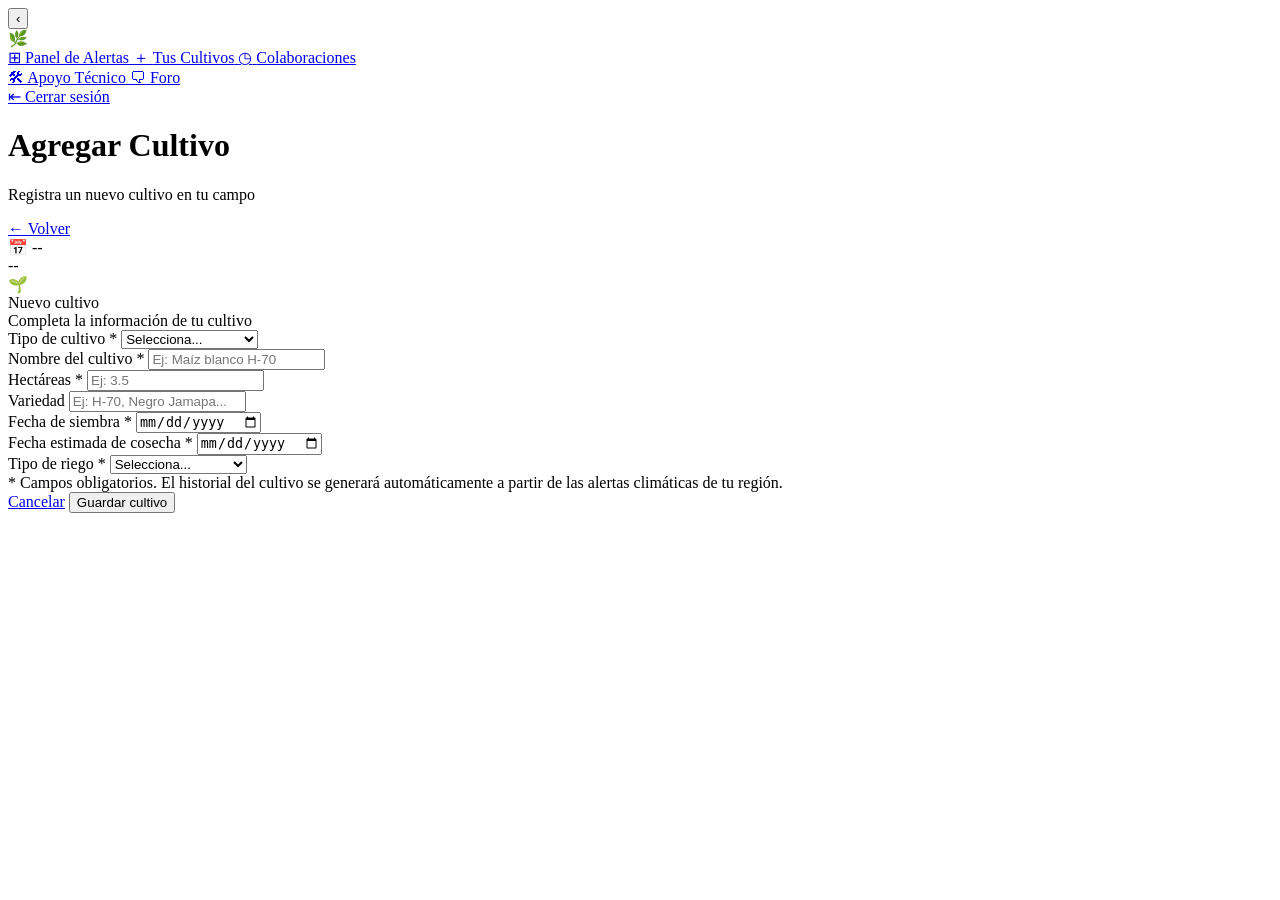
==== pages/agregar_cultivo.html @ 93009307 "Add files via upload" ====
<!DOCTYPE html>
<html lang="es">
<head>
  <meta charset="UTF-8" />
  <meta name="viewport" content="width=device-width, initial-scale=1.0"/>
  <title>AgroAlerta — Agregar Cultivo</title>

  <link rel="preconnect" href="https://fonts.googleapis.com">
  <link href="https://fonts.googleapis.com/css2?family=DM+Sans:wght@300;400;500;600&family=Playfair+Display:wght@600&display=swap" rel="stylesheet">

  <link rel="stylesheet" href="../css/styles.css">
  <link rel="stylesheet" href="../css/cultivos.css">
</head>
<body>

  <aside class="sidebar" id="sidebar">
    <button class="sidebar-toggle" id="sidebarToggle">
        <span class="toggle-arrow">‹</span>
    </button>
    <div class="sidebar-logo">
      <img
        class="logo-img"
        src="../assets/images/logo.png"
        alt="AgroAlerta logo"
        onerror="this.style.display='none'; this.nextElementSibling.style.display='flex';"
      />
      <div class="logo-icon-fallback" style="display:none;">🌿</div>
    </div>
    <nav class="nav">
      <a href="panel_alerta.html" data-label="Panel de Alertas">
        <span class="nav-icon">⊞</span> <span class="nav-label">Panel de Alertas</span>
      </a>
      <a href="tus_cultivos.html" class="active" data-label="Tus Cultivos">
        <span class="nav-icon">＋</span> <span class="nav-label">Tus Cultivos</span>
      </a>
      <a href="colaboraciones.html" data-label="Colaboraciones">
        <span class="nav-icon">◷</span> <span class="nav-label">Colaboraciones</span>
      </a>
      <div class="nav-divider"></div>
      <a href="support.html" data-label="Apoyo Técnico">
        <span class="nav-icon">🛠</span> <span class="nav-label">Apoyo Técnico</span>
      </a>
      <a href="foro.html" data-label="Foro">
        <span class="nav-icon">🗨</span> <span class="nav-label">Foro</span>
      </a>
    </nav>
    <div class="sidebar-bottom">
      <a href="../index.html" id="btnLogout" data-label="Cerrar sesión">
        <span class="nav-icon">⇤</span> <span class="nav-label">Cerrar sesión</span>
      </a>
    </div>
  </aside>

  <div class="main">

    <div class="topbar">
      <div>
        <h1 class="page-title">Agregar Cultivo</h1>
        <p class="page-sub">Registra un nuevo cultivo en tu campo</p>
      </div>
      <div class="topbar-right">
        <a href="tus_cultivos.html" class="btn-volver">← Volver</a>
        <div class="topbar-date" id="todayDate">📅 --</div>
        <div class="avatar">--</div>
      </div>
    </div>

    <div class="content content-form">
      <div class="agregar-card">
        
        <div class="agregar-header">
          <div class="agregar-icon-wrap">🌱</div>
          <div>
            <div class="agregar-titulo">Nuevo cultivo</div>
            <div class="agregar-subtitulo">Completa la información de tu cultivo</div>
          </div>
        </div>

        <div id="cultivoMsg"></div>

        <form id="formAgregarCultivo" class="agregar-form">
          <div class="form-row">
            <div class="form-group">
              <label for="tipoCultivo">Tipo de cultivo <span class="req">*</span></label>
              <select id="tipoCultivo" required>
                <option value="">Selecciona...</option>
                <option value="maiz">🌽 Maíz</option>
                <option value="frijol">🫘 Frijol</option>
                <option value="chile">🌶️ Chile</option>
                <option value="flores">🌸 Flores</option>
                <option value="agave">🌵 Agave</option>
                <option value="cafe">☕ Café</option>
                <option value="papa">🥔 Papa</option>
                <option value="cana">🎋 Caña de azúcar</option>
                <option value="trigo">🌾 Trigo</option>
                <option value="sorgo">🌾 Sorgo</option>
                <option value="nopal">🪴 Nopal</option>
                <option value="jitomate">🍅 Jitomate</option>
                <option value="hortalizas">🥬 Hortalizas</option>
                <option value="fresa">🍓 Fresa</option>
                <option value="otro">🌱 Otro</option>
              </select>
            </div>
            <div class="form-group">
              <label for="nombreCultivo">Nombre del cultivo <span class="req">*</span></label>
              <input type="text" id="nombreCultivo" placeholder="Ej: Maíz blanco H-70" required />
            </div>
          </div>

          <div class="form-row">
            <div class="form-group">
              <label for="hectareas">Hectáreas <span class="req">*</span></label>
              <input type="number" id="hectareas" placeholder="Ej: 3.5" min="0.1" step="0.1" required />
            </div>
            <div class="form-group">
              <label for="variedad">Variedad</label>
              <input type="text" id="variedad" placeholder="Ej: H-70, Negro Jamapa..." />
            </div>
          </div>

          <div class="form-row">
            <div class="form-group">
              <label for="fechaSiembra">Fecha de siembra <span class="req">*</span></label>
              <input type="date" id="fechaSiembra" required />
            </div>
            <div class="form-group">
              <label for="fechaCosecha">Fecha estimada de cosecha <span class="req">*</span></label>
              <input type="date" id="fechaCosecha" required />
            </div>
          </div>

          <div class="form-row form-row-single">
            <div class="form-group">
              <label for="tipoRiego">Tipo de riego <span class="req">*</span></label>
              <select id="tipoRiego" required>
                <option value="">Selecciona...</option>
                <option value="temporal">🌧 Temporal (lluvia)</option>
                <option value="goteo">💧 Goteo</option>
                <option value="aspersion">🚿 Aspersión</option>
                <option value="gravedad">🏞 Gravedad</option>
              </select>
            </div>
          </div>

          <div class="form-note">
            <span>*</span> Campos obligatorios. El historial del cultivo se generará automáticamente a partir de las alertas climáticas de tu región.
          </div>

          <div class="agregar-actions">
            <a href="tus_cultivos.html" class="btn-cancelar">Cancelar</a>
            <button type="submit" class="btn-guardar">Guardar cultivo</button>
          </div>
        </form>
      </div>
    </div>
  </div>

  <script src="../js/mis_cultivos.js"></script>
</body>
</html>
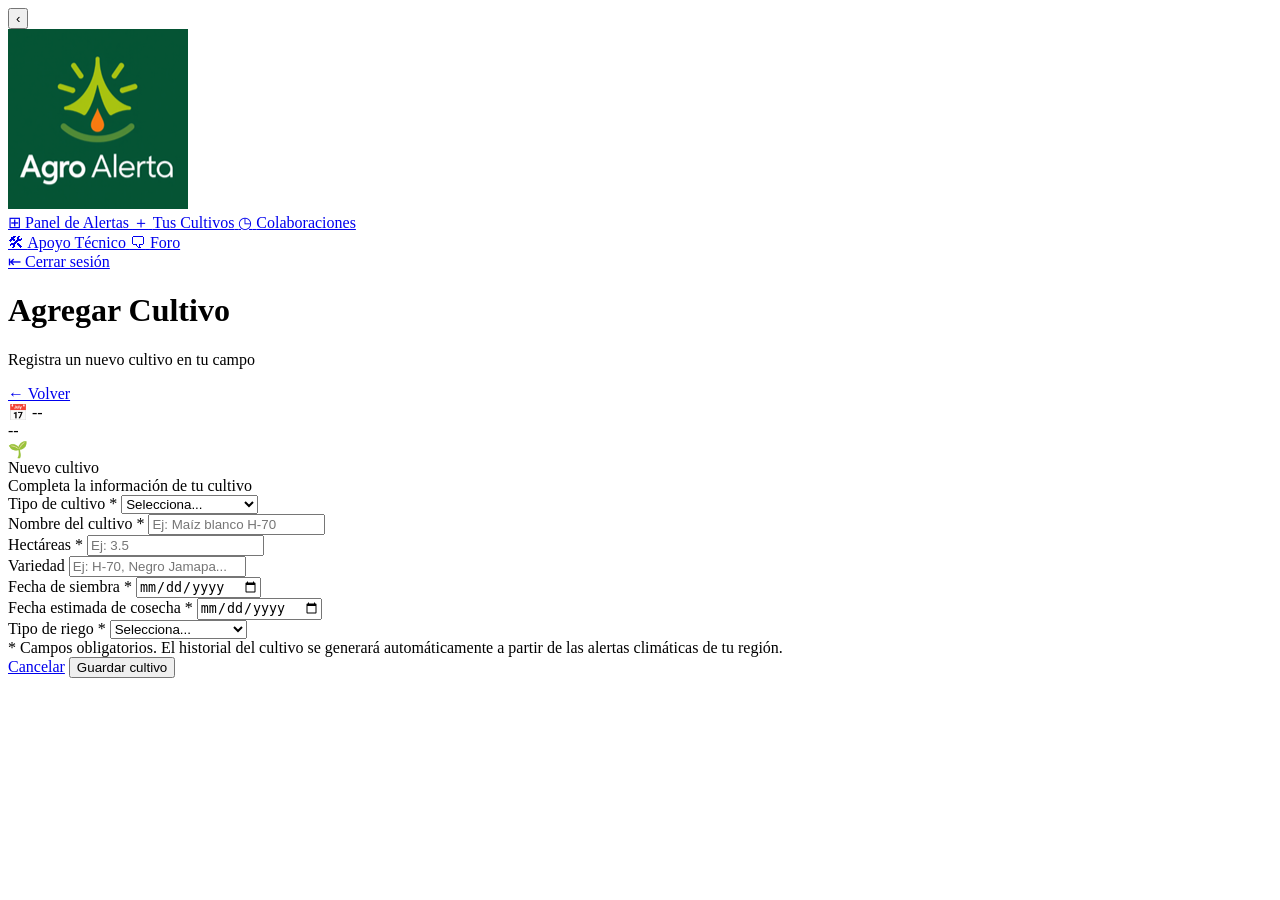
==== commit 30aec1f7: "Fix CSS file paths in agregar_cultivo.html Updated paths for CSS files in the agregar_cultivo.html." ====
--- a/pages/agregar_cultivo.html
+++ b/pages/agregar_cultivo.html
@@ -8,8 +8,8 @@
   <link rel="preconnect" href="https://fonts.googleapis.com">
   <link href="https://fonts.googleapis.com/css2?family=DM+Sans:wght@300;400;500;600&family=Playfair+Display:wght@600&display=swap" rel="stylesheet">
 
-  <link rel="stylesheet" href="../css/styles.css">
-  <link rel="stylesheet" href="../css/cultivos.css">
+  <link rel="stylesheet" href="css/styles.css">
+  <link rel="stylesheet" href="css/cultivos.css">
 </head>
 <body>
 
@@ -45,7 +45,7 @@
       </a>
     </nav>
     <div class="sidebar-bottom">
-      <a href="../index.html" id="btnLogout" data-label="Cerrar sesión">
+      <a href="index.html" id="btnLogout" data-label="Cerrar sesión">
         <span class="nav-icon">⇤</span> <span class="nav-label">Cerrar sesión</span>
       </a>
     </div>
@@ -155,6 +155,6 @@
     </div>
   </div>
 
-  <script src="../js/mis_cultivos.js"></script>
+  <script src="js/mis_cultivos.js"></script>
 </body>
-</html>+</html>
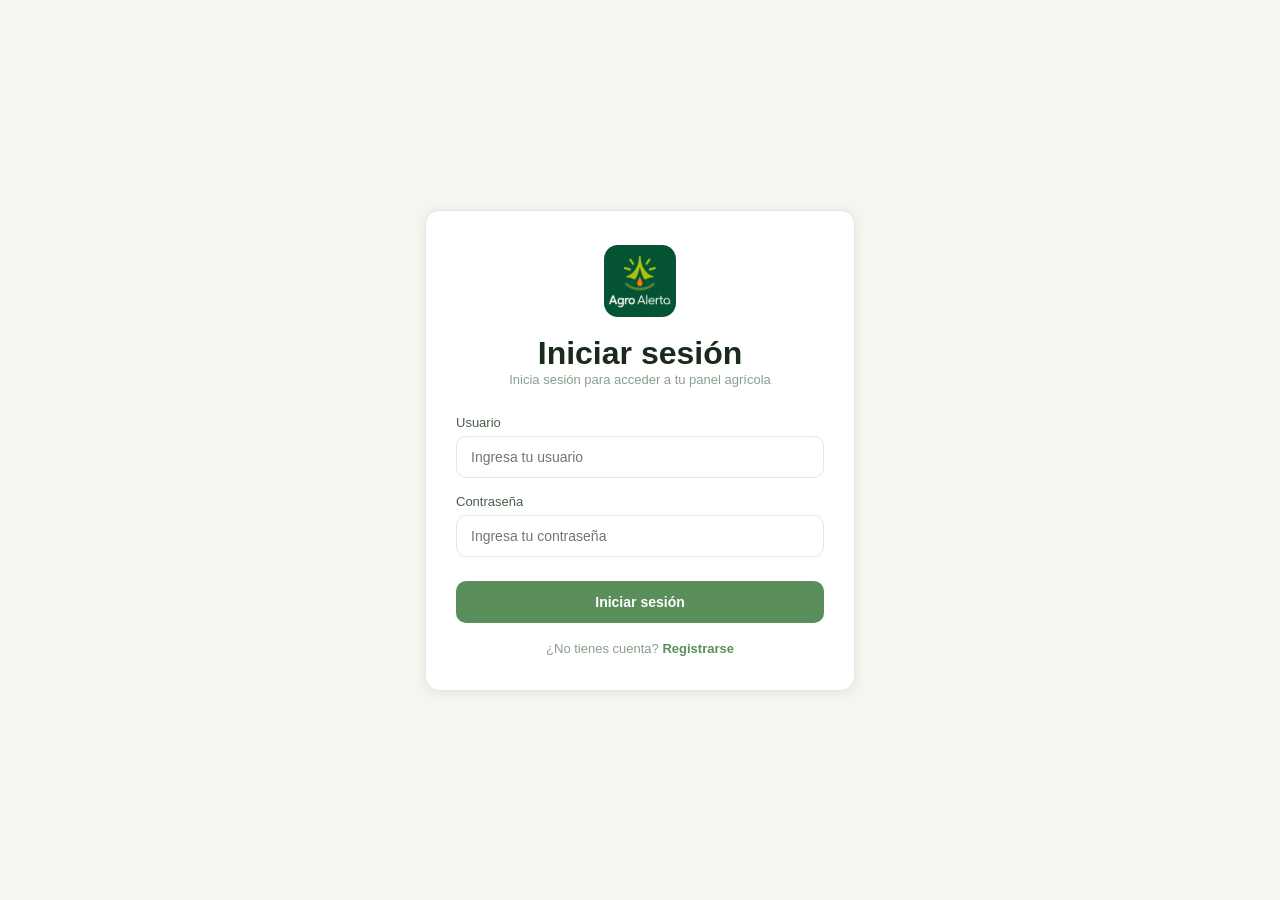
==== commit d1a65b67: "Add files via upload" ====
--- a/pages/agregar_cultivo.html
+++ b/pages/agregar_cultivo.html
@@ -8,8 +8,8 @@
   <link rel="preconnect" href="https://fonts.googleapis.com">
   <link href="https://fonts.googleapis.com/css2?family=DM+Sans:wght@300;400;500;600&family=Playfair+Display:wght@600&display=swap" rel="stylesheet">
 
-  <link rel="stylesheet" href="css/styles.css">
-  <link rel="stylesheet" href="css/cultivos.css">
+  <link rel="stylesheet" href="../css/styles.css">
+  <link rel="stylesheet" href="../css/cultivos.css">
 </head>
 <body>
 
@@ -45,7 +45,7 @@
       </a>
     </nav>
     <div class="sidebar-bottom">
-      <a href="index.html" id="btnLogout" data-label="Cerrar sesión">
+      <a href="../index.html" id="btnLogout" data-label="Cerrar sesión">
         <span class="nav-icon">⇤</span> <span class="nav-label">Cerrar sesión</span>
       </a>
     </div>
@@ -155,6 +155,6 @@
     </div>
   </div>
 
-  <script src="js/mis_cultivos.js"></script>
+  <script src="../js/mis_cultivos.js"></script>
 </body>
-</html>
+</html>
--- a/css/styles.css
+++ b/css/styles.css
@@ -0,0 +1,360 @@
+/* ============================================================
+   styles.css — AgroAlerta · Estilos globales
+   Sidebar, topbar, navegación y utilidades compartidas
+   ============================================================ */
+
+/* ─── Variables globales ─── */
+:root {
+  --sidebar-bg:     #1e2d1f;
+  --sidebar-hover:  #2e4530;
+  --sidebar-active: #3a5c3c;
+  --accent-green:   #5a8f5c;
+  --accent-light:   #9dc49e;
+
+  --bg:       #f4f6f0;
+  --surface:  #ffffff;
+  --border:   #e2e8df;
+
+  --text-dark:  #1a2b1b;
+  --text-mid:   #4a5e4b;
+  --text-light: #8a9e8b;
+
+  --orange: #e07b39;
+  --blue:   #4a90b8;
+  --green:  #4caf7d;
+  --olive:  #8a9e3a;
+
+  --radius: 14px;
+  --shadow: 0 2px 12px rgba(30, 45, 31, .08);
+}
+
+/* ─── Reset ─── */
+*, *::before, *::after {
+  box-sizing: border-box;
+  margin: 0;
+  padding: 0;
+}
+
+body {
+  font-family: 'DM Sans', sans-serif;
+  background: var(--bg);
+  color: var(--text-dark);
+  display: flex;
+  height: 100vh;
+  overflow: hidden;
+}
+
+/* ─── Sidebar ─── */
+.sidebar {
+  width: 220px;
+  min-width: 220px;
+  background: var(--sidebar-bg);
+  display: flex;
+  flex-direction: column;
+  position: relative;
+  overflow: visible;         /* visible para que el botón sobresalga */
+  transition: width .3s ease, min-width .3s ease;
+}
+
+.sidebar.collapsed {
+  width: 64px;
+  min-width: 64px;
+}
+
+/* Efecto decorativo de fondo */
+.sidebar::before {
+  content: '';
+  position: absolute;
+  top: -80px;
+  right: -80px;
+  width: 200px;
+  height: 200px;
+  border-radius: 50%;
+  background: radial-gradient(circle, rgba(90,143,92,.18) 0%, transparent 70%);
+  pointer-events: none;
+}
+
+/* ─── Botón toggle ─── */
+.sidebar-toggle {
+  position: absolute;
+  top: 18px;
+  right: -11px;
+  width: 22px;
+  height: 22px;
+  background: var(--accent-green);
+  border: 2px solid var(--sidebar-bg);
+  border-radius: 50%;
+  cursor: pointer;
+  display: flex;
+  align-items: center;
+  justify-content: center;
+  color: #fff;
+  z-index: 20;
+  user-select: none;
+  transition: background .18s;  /* el botón NO rota, solo cambia color */
+}
+
+.sidebar-toggle:hover { background: var(--accent-light); }
+
+/* Solo la flecha interna rota */
+.toggle-arrow {
+  display: flex;
+  align-items: center;
+  justify-content: center;
+  font-size: 14px;
+  line-height: 1;
+  transition: transform .3s ease;
+  transform: rotate(0deg);
+}
+
+.sidebar.collapsed .toggle-arrow {
+  transform: rotate(180deg);
+}
+
+/* ─── Ocultar textos al colapsar ─── */
+.sidebar.collapsed .logo-text,
+.sidebar.collapsed .logo-sub,
+.sidebar.collapsed .nav a .nav-label,
+.sidebar.collapsed .sidebar-bottom a .nav-label {
+  display: none;
+}
+
+/* ─── Ajustes de layout al colapsar ─── */
+.sidebar.collapsed .nav             { padding: 18px 8px; overflow: hidden; }
+.sidebar.collapsed .sidebar-bottom  { padding: 14px 8px 22px; }
+.sidebar.collapsed .sidebar-logo    { padding: 20px 8px; }
+.sidebar.collapsed .nav-divider     { margin: 8px 4px; }
+
+.sidebar.collapsed .nav a,
+.sidebar.collapsed .sidebar-bottom a {
+  justify-content: center;
+  padding: 10px 0;
+  gap: 0;
+}
+
+/* Tamaño del logo al colapsar — ajusta width/height a tu gusto */
+.sidebar.collapsed .logo-img,
+.sidebar.collapsed .logo-icon-fallback {
+  width: 36px;
+  height: 36px;
+}
+
+/* Tamaño de íconos al colapsar — ajusta font-size a tu gusto */
+.sidebar.collapsed .nav-icon {
+  font-size: 20px;
+  width: auto;
+}
+
+/* ─── Tooltip al colapsar ─── */
+.sidebar.collapsed .nav a:hover::after {
+  content: attr(data-label);
+  position: absolute;
+  left: calc(100% + 12px);
+  top: 50%;
+  transform: translateY(-50%);
+  background: var(--sidebar-hover);
+  color: #e8f0e8;
+  font-size: 12px;
+  padding: 5px 10px;
+  border-radius: 7px;
+  white-space: nowrap;
+  pointer-events: none;
+  z-index: 100;
+  border: 1px solid rgba(255,255,255,.08);
+}
+
+/* ─── Logo ─── */
+.sidebar-logo {
+  display: flex;
+  flex-direction: column;
+  align-items: center;
+  gap: 6px;
+  padding: 26px 22px 20px;
+  border-bottom: 1px solid rgba(255, 255, 255, .06);
+  text-align: center;
+}
+
+.logo-img {
+  width: 100px;
+  height: 100px;
+  object-fit: contain;
+  border-radius: 14px;
+  flex-shrink: 0;
+  transition: width .3s ease, height .3s ease;
+}
+
+/* Fallback si no existe la imagen */
+.logo-icon-fallback {
+  width: 52px;
+  height: 52px;
+  background: linear-gradient(135deg, var(--accent-green), #7abf7c);
+  border-radius: 14px;
+  display: flex;
+  align-items: center;
+  justify-content: center;
+  font-size: 24px;
+  flex-shrink: 0;
+  transition: width .3s ease, height .3s ease;
+}
+
+.logo-text { font-size: 1.6rem; font-weight: 800; color: var(--primary); text-decoration: none; letter-spacing: -0.5px; }
+
+.logo-sub {
+  font-family: 'DM Sans', sans-serif;
+  font-size: 10px;
+  color: var(--accent-light);
+  font-weight: 300;
+  letter-spacing: .04em;
+}
+
+/* ─── Navegación ─── */
+.nav {
+  flex: 1;
+  padding: 18px 12px;
+  display: flex;
+  flex-direction: column;
+  gap: 4px;
+  overflow: hidden;          /* recorta el contenido del nav al colapsar */
+}
+
+.nav a {
+  display: flex;
+  align-items: center;
+  gap: 11px;
+  padding: 10px 12px;
+  border-radius: 10px;
+  text-decoration: none;
+  color: rgba(200, 220, 200, .7);
+  font-size: 15.5px;
+  font-weight: 400;
+  transition: background .18s, color .18s;
+  position: relative;
+}
+
+.nav a:hover {
+  background: var(--sidebar-hover);
+  color: #d8ecd8;
+}
+
+.nav a.active {
+  background: var(--sidebar-active);
+  color: #e8f5e8;
+  font-weight: 500;
+}
+
+.nav a.active::before {
+  content: '';
+  position: absolute;
+  left: 0;
+  top: 25%;
+  bottom: 25%;
+  width: 3px;
+  background: var(--accent-light);
+  border-radius: 0 3px 3px 0;
+}
+
+.nav-icon {
+  font-size: 20px;
+  width: 18px;
+  text-align: center;
+  flex-shrink: 0;
+  transition: font-size .2s ease;
+}
+
+.nav-divider {
+  height: 1px;
+  background: rgba(255, 255, 255, .06);
+  margin: 8px 0;
+}
+
+/* ─── Cerrar sesión ─── */
+.sidebar-bottom {
+  padding: 14px 12px 22px;
+  border-top: 1px solid rgba(255, 255, 255, .06);
+}
+
+.sidebar-bottom a {
+  display: flex;
+  align-items: center;
+  gap: 11px;
+  color: rgba(200, 200, 200, .5);
+  font-size: 15px;
+  text-decoration: none;
+  padding: 9px 12px;
+  border-radius: 10px;
+  transition: background .18s, color .18s;
+}
+
+.sidebar-bottom a:hover {
+  background: rgba(200, 60, 60, .12);
+  color: #f0a0a0;
+}
+
+/* ─── Main wrapper ─── */
+.main {
+  flex: 1;
+  display: flex;
+  flex-direction: column;
+  overflow: hidden;
+}
+
+/* ─── Topbar ─── */
+.topbar {
+  display: flex;
+  align-items: center;
+  justify-content: space-between;
+  padding: 18px 32px 0;
+}
+
+.page-title {
+  font-family: 'Playfair Display', serif;
+  font-size: 35px;
+  color: var(--text-dark);
+  line-height: 1;
+}
+
+.page-sub {
+  font-size: 17.5px;
+  color: var(--text-light);
+  margin-top: 4px;
+}
+
+.topbar-right {
+  display: flex;
+  align-items: center;
+  gap: 14px;
+}
+
+.topbar-date {
+  font-size: 12px;
+  color: var(--text-light);
+  background: var(--surface);
+  border: 1px solid var(--border);
+  padding: 6px 14px;
+  border-radius: 20px;
+}
+
+.avatar {
+  width: 36px;
+  height: 36px;
+  border-radius: 50%;
+  background: linear-gradient(135deg, #5a8f5c, #3a6e3c);
+  display: flex;
+  align-items: center;
+  justify-content: center;
+  color: #fff;
+  font-size: 14px;
+  font-weight: 600;
+  cursor: pointer;
+}
+
+/* ─── Scrollbar global ─── */
+::-webkit-scrollbar         { width: 5px; }
+::-webkit-scrollbar-track   { background: transparent; }
+::-webkit-scrollbar-thumb   { background: var(--border); border-radius: 4px; }
+
+/* ─── Animaciones ─── */
+@keyframes fadeUp {
+  from { opacity: 0; transform: translateY(12px); }
+  to   { opacity: 1; transform: translateY(0); }
+}
--- a/css/cultivos.css
+++ b/css/cultivos.css
@@ -0,0 +1,471 @@
+/* ============================================================
+   cultivos.css — AgroAlerta · Tus Cultivos + Agregar Cultivo
+   ============================================================ */
+
+/* ─── Área de contenido ─── */
+.content {
+  flex: 1;
+  overflow-y: auto;
+  padding: 22px 32px 28px;
+  display: flex;
+  flex-direction: column;
+  gap: 20px;
+}
+
+/* ─── Botones del topbar ─── */
+.btn-agregar {
+  display: flex;
+  align-items: center;
+  gap: 6px;
+  padding: 8px 18px;
+  border-radius: 20px;
+  background: var(--accent-green);
+  color: #fff;
+  font-size: 13.5px;
+  font-weight: 600;
+  text-decoration: none;
+  transition: background .18s;
+}
+.btn-agregar:hover { background: #4b7b4d; }
+
+.btn-volver {
+  display: flex;
+  align-items: center;
+  gap: 6px;
+  padding: 8px 16px;
+  border-radius: 20px;
+  background: var(--surface);
+  border: 1px solid var(--border);
+  color: var(--text-mid);
+  font-size: 13px;
+  font-weight: 500;
+  text-decoration: none;
+  transition: border-color .18s, color .18s;
+}
+.btn-volver:hover {
+  border-color: var(--accent-green);
+  color: var(--text-dark);
+}
+
+/* ═══════════════════════════════════════════
+   TUS CULTIVOS
+═══════════════════════════════════════════ */
+
+/* ─── Tira de estadísticas ─── */
+.cultivos-stats {
+  display: grid;
+  grid-template-columns: repeat(4, 1fr);
+  gap: 14px;
+}
+
+.cultivo-stat-card {
+  background: var(--surface);
+  border: 1px solid var(--border);
+  border-radius: var(--radius);
+  padding: 16px 18px;
+  box-shadow: var(--shadow);
+  display: flex;
+  align-items: center;
+  gap: 13px;
+  animation: fadeUp .4s ease both;
+  transition: transform .2s, box-shadow .2s;
+}
+.cultivo-stat-card:hover {
+  transform: translateY(-2px);
+  box-shadow: 0 6px 20px rgba(30, 45, 31, .1);
+}
+.cultivo-stat-card:nth-child(1) { animation-delay: .05s; }
+.cultivo-stat-card:nth-child(2) { animation-delay: .10s; }
+.cultivo-stat-card:nth-child(3) { animation-delay: .15s; }
+.cultivo-stat-card:nth-child(4) { animation-delay: .20s; }
+
+.cultivo-stat-icon {
+  width: 40px;
+  height: 40px;
+  border-radius: 10px;
+  display: flex;
+  align-items: center;
+  justify-content: center;
+  font-size: 17px;
+  flex-shrink: 0;
+}
+.cultivo-stat-icon.green  { background: rgba(76, 175, 125, .12); }
+.cultivo-stat-icon.olive  { background: rgba(138, 158, 58, .12); }
+.cultivo-stat-icon.orange { background: rgba(224, 123, 57, .12); }
+.cultivo-stat-icon.blue   { background: rgba(74, 144, 184, .12); }
+
+.cultivo-stat-label {
+  font-size: 11px;
+  color: var(--text-light);
+  font-weight: 500;
+  letter-spacing: .04em;
+  text-transform: uppercase;
+}
+.cultivo-stat-value {
+  font-size: 20px;
+  font-weight: 600;
+  color: var(--text-dark);
+  line-height: 1.2;
+  margin-top: 2px;
+}
+
+/* ─── Grid de tarjetas de cultivo ─── */
+.cultivos-grid {
+  display: grid;
+  grid-template-columns: repeat(auto-fill, minmax(300px, 1fr));
+  gap: 16px;
+}
+
+/* ─── Empty state ─── */
+.cultivos-empty {
+  grid-column: 1 / -1;
+  display: flex;
+  flex-direction: column;
+  align-items: center;
+  justify-content: center;
+  gap: 12px;
+  padding: 60px 20px;
+  color: var(--text-light);
+}
+.empty-icon { font-size: 48px; }
+.cultivos-empty p { font-size: 15px; }
+.btn-agregar-main {
+  margin-top: 6px;
+  padding: 10px 22px;
+  border-radius: 20px;
+  background: var(--accent-green);
+  color: #fff;
+  font-size: 14px;
+  font-weight: 600;
+  text-decoration: none;
+  transition: background .18s;
+}
+.btn-agregar-main:hover { background: #4b7b4d; }
+
+/* ─── Tarjeta de cultivo ─── */
+.cultivo-card {
+  background: var(--surface);
+  border: 1px solid var(--border);
+  border-radius: var(--radius);
+  padding: 18px 20px;
+  box-shadow: var(--shadow);
+  display: flex;
+  flex-direction: column;
+  gap: 14px;
+  animation: fadeUp .4s ease both;
+  transition: transform .2s, box-shadow .2s;
+}
+.cultivo-card:hover {
+  transform: translateY(-2px);
+  box-shadow: 0 6px 20px rgba(30, 45, 31, .1);
+}
+
+/* Top de la tarjeta: ícono + info + ha */
+.cultivo-card-top {
+  display: flex;
+  align-items: center;
+  gap: 12px;
+}
+.cultivo-icon {
+  font-size: 32px;
+  flex-shrink: 0;
+  line-height: 1;
+}
+.cultivo-info { flex: 1; min-width: 0; }
+.cultivo-nombre {
+  font-size: 15px;
+  font-weight: 600;
+  color: var(--text-dark);
+}
+.cultivo-tipo {
+  font-size: 12px;
+  color: var(--text-light);
+  margin-top: 2px;
+}
+.cultivo-ha {
+  font-size: 18px;
+  font-weight: 700;
+  color: var(--accent-green);
+  white-space: nowrap;
+}
+
+/* Barra de progreso */
+.cultivo-progreso-wrap {
+  display: flex;
+  flex-direction: column;
+  gap: 5px;
+}
+.cultivo-progreso-labels {
+  display: flex;
+  justify-content: space-between;
+  font-size: 10.5px;
+  color: var(--text-light);
+}
+.cultivo-dias-text {
+  font-weight: 500;
+  color: var(--text-mid);
+}
+.cultivo-progreso-bar {
+  width: 100%;
+  height: 6px;
+  background: var(--bg);
+  border-radius: 4px;
+  overflow: hidden;
+}
+.cultivo-progreso-fill {
+  height: 100%;
+  background: linear-gradient(90deg, var(--accent-green), #7abf7c);
+  border-radius: 4px;
+  transition: width .6s ease;
+}
+.cultivo-progreso-pct {
+  font-size: 10.5px;
+  color: var(--text-light);
+  text-align: right;
+}
+
+/* Detalles: variedad y riego */
+.cultivo-detalles {
+  display: flex;
+  gap: 10px;
+}
+.cultivo-detalle-item {
+  flex: 1;
+  background: var(--bg);
+  border-radius: 8px;
+  padding: 8px 12px;
+  display: flex;
+  flex-direction: column;
+  gap: 2px;
+}
+.detalle-label {
+  font-size: 10.5px;
+  color: var(--text-light);
+  font-weight: 500;
+  text-transform: uppercase;
+  letter-spacing: .04em;
+}
+.detalle-valor {
+  font-size: 13px;
+  color: var(--text-dark);
+  font-weight: 500;
+}
+
+/* Historial */
+.cultivo-historial {
+  border-top: 1px solid var(--border);
+  padding-top: 12px;
+  display: flex;
+  flex-direction: column;
+  gap: 6px;
+}
+.historial-titulo {
+  font-size: 11.5px;
+  font-weight: 600;
+  color: var(--text-mid);
+  margin-bottom: 2px;
+}
+.historial-item {
+  display: flex;
+  gap: 10px;
+  align-items: flex-start;
+  font-size: 12px;
+}
+.historial-fecha {
+  color: var(--text-light);
+  white-space: nowrap;
+  flex-shrink: 0;
+}
+.historial-desc { color: var(--text-mid); line-height: 1.4; }
+
+/* ═══════════════════════════════════════════
+   AGREGAR CULTIVO
+═══════════════════════════════════════════ */
+
+.content-form {
+  align-items: center;
+  justify-content: flex-start;
+}
+
+/* Card del formulario */
+.agregar-card {
+  width: 100%;
+  max-width: 680px;
+  background: var(--surface);
+  border: 1px solid var(--border);
+  border-radius: var(--radius);
+  box-shadow: var(--shadow);
+  padding: 28px 32px;
+  animation: fadeUp .4s ease both;
+}
+
+/* Header de la card */
+.agregar-header {
+  display: flex;
+  align-items: center;
+  gap: 14px;
+  margin-bottom: 24px;
+  padding-bottom: 18px;
+  border-bottom: 1px solid var(--border);
+}
+.agregar-icon-wrap {
+  width: 48px;
+  height: 48px;
+  border-radius: 12px;
+  background: rgba(90, 143, 92, .1);
+  display: flex;
+  align-items: center;
+  justify-content: center;
+  font-size: 22px;
+  flex-shrink: 0;
+}
+.agregar-titulo {
+  font-family: 'Playfair Display', serif;
+  font-size: 22px;
+  color: var(--text-dark);
+}
+.agregar-subtitulo {
+  font-size: 13px;
+  color: var(--text-light);
+  margin-top: 3px;
+}
+
+/* Mensaje de estado */
+.cultivo-message {
+  font-size: 13px;
+  margin-bottom: 14px;
+  padding: 10px 14px;
+  border-radius: 10px;
+}
+.cultivo-message.success {
+  background: rgba(76, 175, 125, .08);
+  border: 1px solid rgba(76, 175, 125, .18);
+  color: #2f7d53;
+}
+.cultivo-message.error {
+  background: rgba(220, 70, 70, .08);
+  border: 1px solid rgba(220, 70, 70, .18);
+  color: #b84040;
+}
+
+/* Formulario */
+.agregar-form {
+  display: flex;
+  flex-direction: column;
+  gap: 16px;
+}
+
+.form-row {
+  display: grid;
+  grid-template-columns: 1fr 1fr;
+  gap: 14px;
+}
+.form-row-single {
+  grid-template-columns: 1fr;
+  max-width: 50%;
+}
+
+.form-group {
+  display: flex;
+  flex-direction: column;
+  gap: 6px;
+}
+.form-group label {
+  font-size: 13px;
+  font-weight: 500;
+  color: var(--text-mid);
+}
+.req { color: var(--orange); }
+
+.form-group input,
+.form-group select {
+  padding: 12px 16px;
+  border-radius: 10px;
+  border: 1px solid var(--border);
+  font-family: 'DM Sans', sans-serif;
+  font-size: 14px;
+  color: var(--text-dark);
+  background: var(--surface);
+  outline: none;
+  transition: border-color .2s, box-shadow .2s;
+  appearance: none;
+  -webkit-appearance: none;
+}
+.form-group select {
+  background-image: url("data:image/svg+xml,%3Csvg xmlns='http://www.w3.org/2000/svg' width='12' height='8' viewBox='0 0 12 8'%3E%3Cpath fill='%238a9e8b' d='M6 8L0 0h12z'/%3E%3C/svg%3E");
+  background-repeat: no-repeat;
+  background-position: right 14px center;
+  padding-right: 36px;
+}
+.form-group input:focus,
+.form-group select:focus {
+  border-color: var(--accent-green);
+  box-shadow: 0 0 0 3px rgba(90, 143, 92, .12);
+}
+
+/* Nota informativa */
+.form-note {
+  font-size: 12px;
+  color: var(--text-light);
+  background: var(--bg);
+  border-radius: 8px;
+  padding: 10px 14px;
+  line-height: 1.5;
+}
+.form-note span { color: var(--orange); font-weight: 600; }
+
+/* Acciones */
+.agregar-actions {
+  display: flex;
+  justify-content: flex-end;
+  gap: 10px;
+  margin-top: 4px;
+}
+.btn-cancelar {
+  padding: 12px 22px;
+  border-radius: 10px;
+  border: 1px solid var(--border);
+  background: var(--surface);
+  color: var(--text-mid);
+  font-size: 14px;
+  font-weight: 500;
+  text-decoration: none;
+  transition: border-color .18s, color .18s;
+}
+.btn-cancelar:hover {
+  border-color: var(--accent-green);
+  color: var(--text-dark);
+}
+.btn-guardar {
+  padding: 12px 28px;
+  border-radius: 10px;
+  border: none;
+  background: var(--accent-green);
+  color: #fff;
+  font-family: 'DM Sans', sans-serif;
+  font-size: 14px;
+  font-weight: 600;
+  cursor: pointer;
+  transition: background .18s;
+}
+.btn-guardar:hover { background: #4b7b4d; }
+
+/* ─── Botón Eliminar en Tarjeta ─── */
+.btn-eliminar {
+  background: transparent;
+  border: none;
+  color: var(--text-light);
+  font-size: 16px;
+  cursor: pointer;
+  padding: 4px;
+  border-radius: 50%;
+  display: flex;
+  align-items: center;
+  justify-content: center;
+  transition: background 0.2s, color 0.2s;
+  margin-left: 8px;
+}
+.btn-eliminar:hover {
+  background: rgba(220, 70, 70, 0.1);
+  color: #dc4646;
+}
